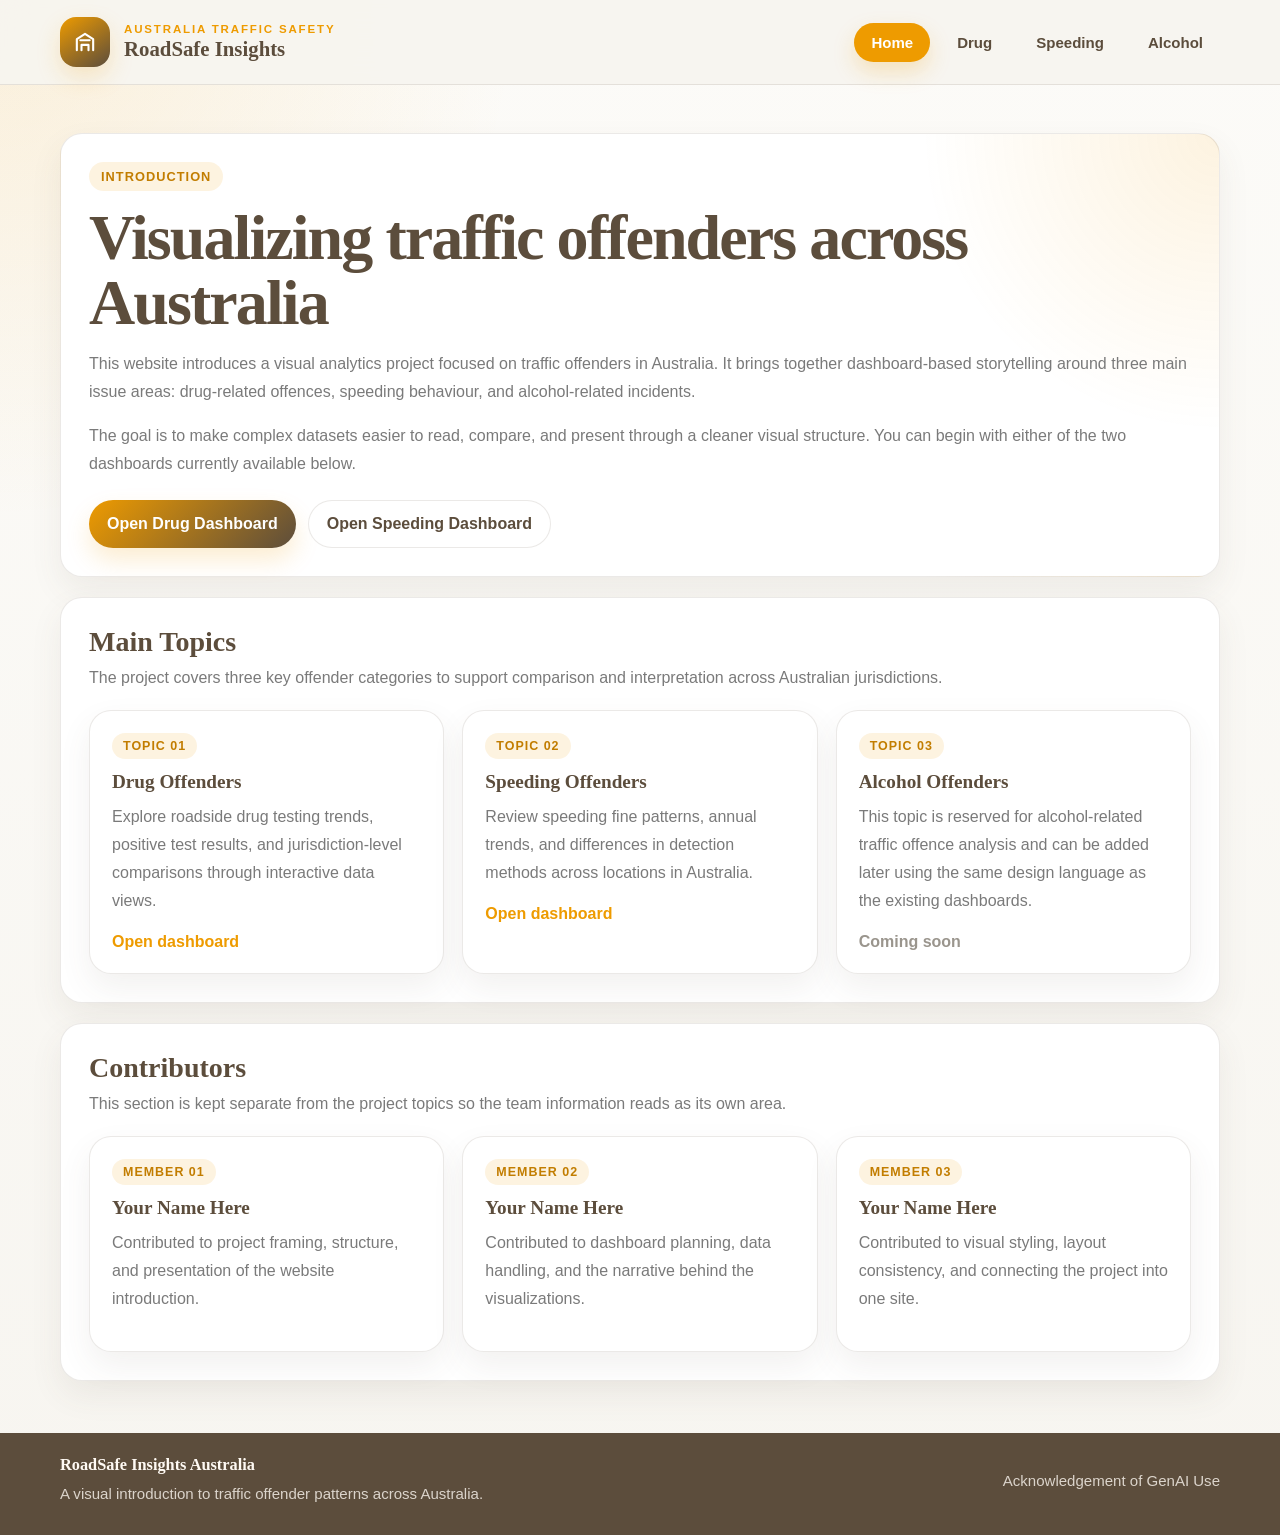
==== index.html @ c9e8a894 "integrate Alcohol (breath analysis) into the website" ====
<!DOCTYPE html>
<html lang="en">
<head>
  <meta charset="UTF-8" />
  <meta name="viewport" content="width=device-width, initial-scale=1.0" />
  <title>RoadSafe Insights Australia</title>
  <style>
    :root {
      --primary-color: #EE9B00;
      --primary-dark: #c27d00;
      --secondary-color: #5C4D3C;
      --body-bg: #F7F5F0;
      --card-bg: #FFFFFF;
      --text-color: #3D3D3D;
      --light-text: #7a7a7a;
      --line: rgba(92, 77, 60, 0.12);
      --shadow: 0 14px 32px rgba(92, 77, 60, 0.08);
      --radius: 22px;
    }

    * {
      box-sizing: border-box;
    }

    body {
      margin: 0;
      color: var(--text-color);
      font-family: "Segoe UI", Tahoma, Geneva, Verdana, sans-serif;
      background:
        radial-gradient(circle at top left, rgba(238, 155, 0, 0.12), transparent 26%),
        linear-gradient(180deg, #fcfbf8 0%, var(--body-bg) 100%);
    }

    a {
      color: inherit;
      text-decoration: none;
    }

    .site-header {
      position: sticky;
      top: 0;
      z-index: 20;
      background: rgba(247, 245, 240, 0.94);
      backdrop-filter: blur(16px);
      border-bottom: 1px solid var(--line);
    }

    .header-inner,
    .section-inner,
    .footer-inner {
      width: min(1160px, calc(100% - 40px));
      margin: 0 auto;
    }

    .header-inner {
      min-height: 84px;
      display: flex;
      align-items: center;
      justify-content: space-between;
      gap: 20px;
      padding: 12px 0;
    }

    .brand {
      display: flex;
      align-items: center;
      gap: 14px;
    }

    .logo-mark {
      width: 50px;
      height: 50px;
      flex: 0 0 auto;
      display: grid;
      place-items: center;
      border-radius: 16px;
      color: #fff;
      background: linear-gradient(145deg, var(--primary-color) 0%, var(--secondary-color) 100%);
      box-shadow: 0 10px 24px rgba(238, 155, 0, 0.2);
    }

    .logo-mark svg {
      width: 28px;
      height: 28px;
    }

    .brand-kicker {
      margin: 0 0 2px;
      font-size: 0.72rem;
      letter-spacing: 0.16em;
      text-transform: uppercase;
      color: var(--primary-color);
      font-weight: 700;
    }

    .brand-title {
      margin: 0;
      font-size: 1.3rem;
      font-family: Georgia, "Times New Roman", serif;
      color: var(--secondary-color);
    }

    .site-nav {
      display: flex;
      flex-wrap: wrap;
      gap: 10px;
    }

    .nav-link {
      padding: 10px 16px;
      border-radius: 999px;
      font-size: 0.94rem;
      font-weight: 700;
      color: var(--secondary-color);
      border: 1px solid transparent;
      transition: 0.2s ease;
    }

    .nav-link:hover,
    .nav-link:focus-visible {
      background: rgba(255, 255, 255, 0.7);
      border-color: var(--line);
    }

    .nav-link.active {
      color: #fff;
      background: var(--primary-color);
      box-shadow: 0 10px 22px rgba(238, 155, 0, 0.22);
    }

    main {
      padding: 28px 0 24px;
    }

    .section {
      padding-top: 20px;
    }

    .section-panel,
    .topic-card,
    .member-card {
      background: var(--card-bg);
      border: 1px solid var(--line);
      border-radius: var(--radius);
      box-shadow: var(--shadow);
    }

    .section-panel {
      padding: 28px;
    }

    .intro-panel {
      background:
        radial-gradient(circle at top right, rgba(238, 155, 0, 0.12), transparent 24%),
        var(--card-bg);
    }

    .intro-kicker,
    .topic-tag,
    .member-role {
      display: inline-flex;
      width: fit-content;
      padding: 7px 12px;
      border-radius: 999px;
      background: rgba(238, 155, 0, 0.12);
      color: var(--primary-dark);
      font-size: 0.8rem;
      font-weight: 700;
      letter-spacing: 0.08em;
      text-transform: uppercase;
    }

    .intro-kicker {
      margin-bottom: 14px;
    }

    h1,
    h2,
    h3,
    p {
      margin-top: 0;
    }

    h1 {
      margin-bottom: 14px;
      font-size: clamp(2.35rem, 5vw, 4rem);
      line-height: 1.02;
      letter-spacing: -0.03em;
      font-family: Georgia, "Times New Roman", serif;
      color: var(--secondary-color);
    }

    .intro-panel p,
    .section-heading p,
    .topic-card p,
    .member-card p,
    .footer-note {
      color: var(--light-text);
      line-height: 1.75;
    }

    .intro-actions {
      display: flex;
      flex-wrap: wrap;
      gap: 12px;
      margin-top: 22px;
    }

    .button {
      display: inline-flex;
      align-items: center;
      justify-content: center;
      min-height: 48px;
      padding: 0 18px;
      border-radius: 999px;
      font-weight: 700;
      transition: transform 0.2s ease, box-shadow 0.2s ease;
    }

    .button:hover,
    .button:focus-visible {
      transform: translateY(-2px);
    }

    .button-primary {
      color: #fff;
      background: linear-gradient(135deg, var(--primary-color) 0%, var(--secondary-color) 100%);
      box-shadow: 0 12px 24px rgba(238, 155, 0, 0.18);
    }

    .button-secondary {
      color: var(--secondary-color);
      background: #fff;
      border: 1px solid var(--line);
    }

    .section-heading {
      margin-bottom: 18px;
    }

    .section-heading h2 {
      margin-bottom: 6px;
      font-size: 1.75rem;
      color: var(--secondary-color);
      font-family: Georgia, "Times New Roman", serif;
    }

    .topics-grid,
    .members-grid {
      display: grid;
      grid-template-columns: repeat(3, minmax(0, 1fr));
      gap: 18px;
    }

    .topic-card,
    .member-card {
      padding: 22px;
      min-height: 200px;
    }

    .topic-tag,
    .member-role {
      margin-bottom: 12px;
      padding: 6px 11px;
      font-size: 0.78rem;
    }

    .topic-card h3,
    .member-card h3 {
      margin-bottom: 10px;
      font-size: 1.2rem;
      color: var(--secondary-color);
      font-family: Georgia, "Times New Roman", serif;
    }

    .topic-card p {
      margin-bottom: 18px;
      flex: 1;
    }

    .card-link {
      font-weight: 700;
      color: var(--primary-color);
    }

    .card-link.disabled {
      color: #9a958d;
      pointer-events: none;
    }

    .site-footer {
      margin-top: 28px;
      background: var(--secondary-color);
      color: #fffaf4;
    }

    .footer-inner {
      padding: 22px 0 28px;
      display: flex;
      justify-content: space-between;
      gap: 20px;
      align-items: center;
    }

    .footer-title {
      margin: 0 0 6px;
      font-size: 1.02rem;
      font-family: Georgia, "Times New Roman", serif;
    }

    .footer-note {
      font-size: 0.94rem;
      color: rgba(255, 250, 244, 0.78);
    }

    @media (max-width: 980px) {
      .topics-grid,
      .members-grid {
        grid-template-columns: 1fr;
      }

      .header-inner,
      .footer-inner {
        flex-direction: column;
        align-items: flex-start;
      }
    }

    @media (max-width: 640px) {
      .header-inner,
      .section-inner,
      .footer-inner {
        width: min(100% - 28px, 1160px);
      }

      .section-panel,
      .topic-card,
      .member-card {
        padding: 20px;
      }

      h1 {
        font-size: clamp(2rem, 12vw, 3.1rem);
      }
    }
  </style>
</head>
<body>
  <header class="site-header">
    <div class="header-inner">
      <a class="brand" href="./index.html">
        <div class="logo-mark" aria-hidden="true">
          <svg viewBox="0 0 24 24" fill="none">
            <path d="M5 19V9.5L12 5l7 4.5V19" stroke="currentColor" stroke-width="1.8" stroke-linecap="round" stroke-linejoin="round" />
            <path d="M9 19v-4.5h6V19" stroke="currentColor" stroke-width="1.8" stroke-linecap="round" stroke-linejoin="round" />
            <path d="M8 10.5h8" stroke="currentColor" stroke-width="1.8" stroke-linecap="round" />
          </svg>
        </div>
        <div>
          <p class="brand-kicker">Australia Traffic Safety</p>
          <h2 class="brand-title">RoadSafe Insights</h2>
        </div>
      </a>

      <nav class="site-nav" aria-label="Primary navigation">
        <a class="nav-link active" href="./index.html">Home</a>
        <a class="nav-link" href="./Drug/drug_dashboard.html">Drug</a>
        <a class="nav-link" href="./Speeding/speeding_dashboard.html">Speeding</a>
        <a class="nav-link" href="./breath/index.html">Alcohol</a>

      </nav>
    </div>
  </header>

  <main>
    <section class="section">
      <div class="section-inner">
        <div class="section-panel intro-panel">
          <div class="intro-kicker">Introduction</div>
          <h1>Visualizing traffic offenders across Australia</h1>
          <p>
            This website introduces a visual analytics project focused on traffic offenders in
            Australia. It brings together dashboard-based storytelling around three main issue
            areas: drug-related offences, speeding behaviour, and alcohol-related incidents.
          </p>
          <p style="margin-top: 12px;">
            The goal is to make complex datasets easier to read, compare, and present through a
            cleaner visual structure. You can begin with either of the two dashboards currently
            available below.
          </p>
          <div class="intro-actions">
            <a class="button button-primary" href="./Drug/drug_dashboard.html">Open Drug Dashboard</a>
            <a class="button button-secondary" href="./Speeding/speeding_dashboard.html">Open Speeding Dashboard</a>
          </div>
        </div>
      </div>
    </section>

    <section class="section">
      <div class="section-inner">
        <div class="section-panel">
          <div class="section-heading">
            <h2>Main Topics</h2>
            <p>The project covers three key offender categories to support comparison and interpretation across Australian jurisdictions.</p>
          </div>

          <div class="topics-grid">
            <article class="topic-card">
              <div class="topic-tag">Topic 01</div>
              <h3>Drug Offenders</h3>
              <p>
                Explore roadside drug testing trends, positive test results, and jurisdiction-level
                comparisons through interactive data views.
              </p>
              <a class="card-link" href="./Drug/drug_dashboard.html">Open dashboard</a>
            </article>

            <article class="topic-card">
              <div class="topic-tag">Topic 02</div>
              <h3>Speeding Offenders</h3>
              <p>
                Review speeding fine patterns, annual trends, and differences in detection methods
                across locations in Australia.
              </p>
              <a class="card-link" href="./Speeding/speeding_dashboard.html">Open dashboard</a>
            </article>

            <article class="topic-card">
              <div class="topic-tag">Topic 03</div>
              <h3>Alcohol Offenders</h3>
              <p>
                This topic is reserved for alcohol-related traffic offence analysis and can be added
                later using the same design language as the existing dashboards.
              </p>
              <span class="card-link disabled">Coming soon</span>
            </article>
          </div>
        </div>
      </div>
    </section>

    <section class="section">
      <div class="section-inner">
        <div class="section-panel">
          <div class="section-heading">
            <h2>Contributors</h2>
            <p>This section is kept separate from the project topics so the team information reads as its own area.</p>
          </div>

          <div class="members-grid">
            <article class="member-card">
              <div class="member-role">Member 01</div>
              <h3>Your Name Here</h3>
              <p>Contributed to project framing, structure, and presentation of the website introduction.</p>
            </article>

            <article class="member-card">
              <div class="member-role">Member 02</div>
              <h3>Your Name Here</h3>
              <p>Contributed to dashboard planning, data handling, and the narrative behind the visualizations.</p>
            </article>

            <article class="member-card">
              <div class="member-role">Member 03</div>
              <h3>Your Name Here</h3>
              <p>Contributed to visual styling, layout consistency, and connecting the project into one site.</p>
            </article>
          </div>
        </div>
      </div>
    </section>
  </main>

  <footer class="site-footer">
    <div class="footer-inner">
      <div>
        <h3 class="footer-title">RoadSafe Insights Australia</h3>
        <div class="footer-note">A visual introduction to traffic offender patterns across Australia.</div>
      </div>
      <div class="footer-note">Acknowledgement of GenAI Use</div>
    </div>
  </footer>
</body>
</html>
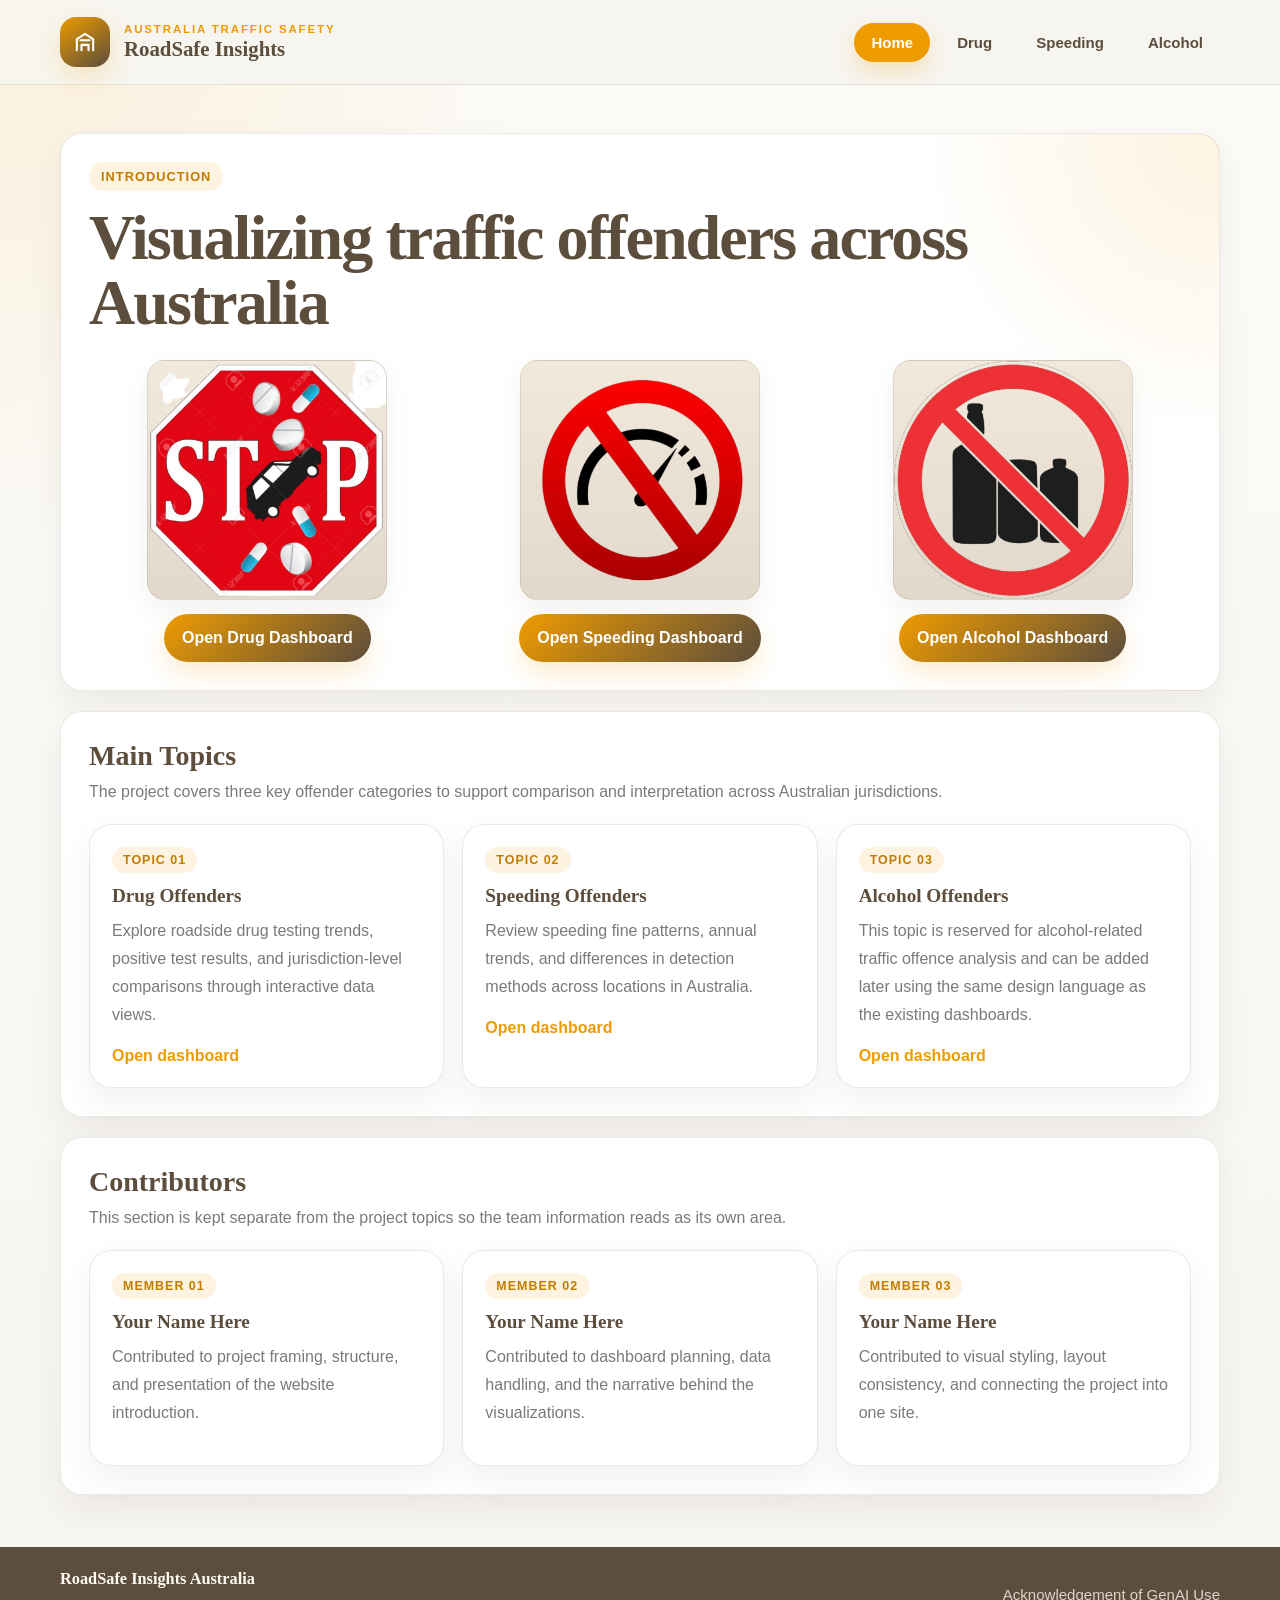
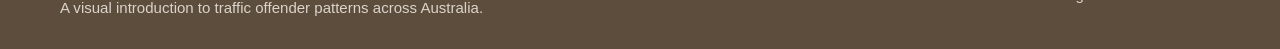
==== commit d2435d7c: "change the introduction section of home page" ====
--- a/index.html
+++ b/index.html
@@ -155,6 +155,38 @@
         var(--card-bg);
     }
 
+    .intro-showcase {
+      display: grid;
+      grid-template-columns: repeat(3, minmax(0, 1fr));
+      gap: 16px;
+      margin-top: 24px;
+    }
+
+    .intro-showcase-item {
+      display: grid;
+      justify-items: center;
+      gap: 14px;
+    }
+
+    .intro-media-card {
+      width: min(100%, 240px);
+      overflow: hidden;
+      min-height: 150px;
+      border-radius: 18px;
+      border: 1px solid var(--line);
+      background:
+        linear-gradient(180deg, rgba(92, 77, 60, 0.02) 0%, rgba(92, 77, 60, 0.12) 100%),
+        #f4ecdf;
+      box-shadow: 0 10px 24px rgba(92, 77, 60, 0.08);
+    }
+
+    .intro-media-card img {
+      width: 100%;
+      height: 100%;
+      object-fit: cover;
+      display: block;
+    }
+
     .intro-kicker,
     .topic-tag,
     .member-role {
@@ -200,10 +232,7 @@
     }
 
     .intro-actions {
-      display: flex;
-      flex-wrap: wrap;
-      gap: 12px;
-      margin-top: 22px;
+      display: contents;
     }
 
     .button {
@@ -314,6 +343,7 @@
     }
 
     @media (max-width: 980px) {
+      .intro-showcase,
       .topics-grid,
       .members-grid {
         grid-template-columns: 1fr;
@@ -337,6 +367,11 @@
       .topic-card,
       .member-card {
         padding: 20px;
+      }
+
+      .intro-media-card {
+        width: min(100%, 280px);
+        min-height: 170px;
       }
 
       h1 {
@@ -378,19 +413,25 @@
         <div class="section-panel intro-panel">
           <div class="intro-kicker">Introduction</div>
           <h1>Visualizing traffic offenders across Australia</h1>
-          <p>
-            This website introduces a visual analytics project focused on traffic offenders in
-            Australia. It brings together dashboard-based storytelling around three main issue
-            areas: drug-related offences, speeding behaviour, and alcohol-related incidents.
-          </p>
-          <p style="margin-top: 12px;">
-            The goal is to make complex datasets easier to read, compare, and present through a
-            cleaner visual structure. You can begin with either of the two dashboards currently
-            available below.
-          </p>
-          <div class="intro-actions">
-            <a class="button button-primary" href="./Drug/drug_dashboard.html">Open Drug Dashboard</a>
-            <a class="button button-secondary" href="./Speeding/speeding_dashboard.html">Open Speeding Dashboard</a>
+          <div class="intro-showcase" aria-label="Project topic previews">
+            <div class="intro-showcase-item">
+              <div class="intro-media-card">
+                <img src="./images/drug.png" alt="Preview image for the drug offender dashboard" />
+              </div>
+              <a class="button button-primary" href="./Drug/drug_dashboard.html">Open Drug Dashboard</a>
+            </div>
+            <div class="intro-showcase-item">
+              <div class="intro-media-card">
+                <img src="./images/speeding.png" alt="Preview image for the speeding offender dashboard" />
+              </div>
+              <a class="button button-primary" href="./Speeding/speeding_dashboard.html">Open Speeding Dashboard</a>
+            </div>
+            <div class="intro-showcase-item">
+              <div class="intro-media-card">
+                <img src="./images/alcohol.png" alt="Preview image for the alcohol offender dashboard" />
+              </div>
+              <a class="button button-primary" href="./breath/index.html">Open Alcohol Dashboard</a>
+            </div>
           </div>
         </div>
       </div>
@@ -432,7 +473,7 @@
                 This topic is reserved for alcohol-related traffic offence analysis and can be added
                 later using the same design language as the existing dashboards.
               </p>
-              <span class="card-link disabled">Coming soon</span>
+              <a class="card-link" href="./breath/index.html">Open dashboard</a>
             </article>
           </div>
         </div>
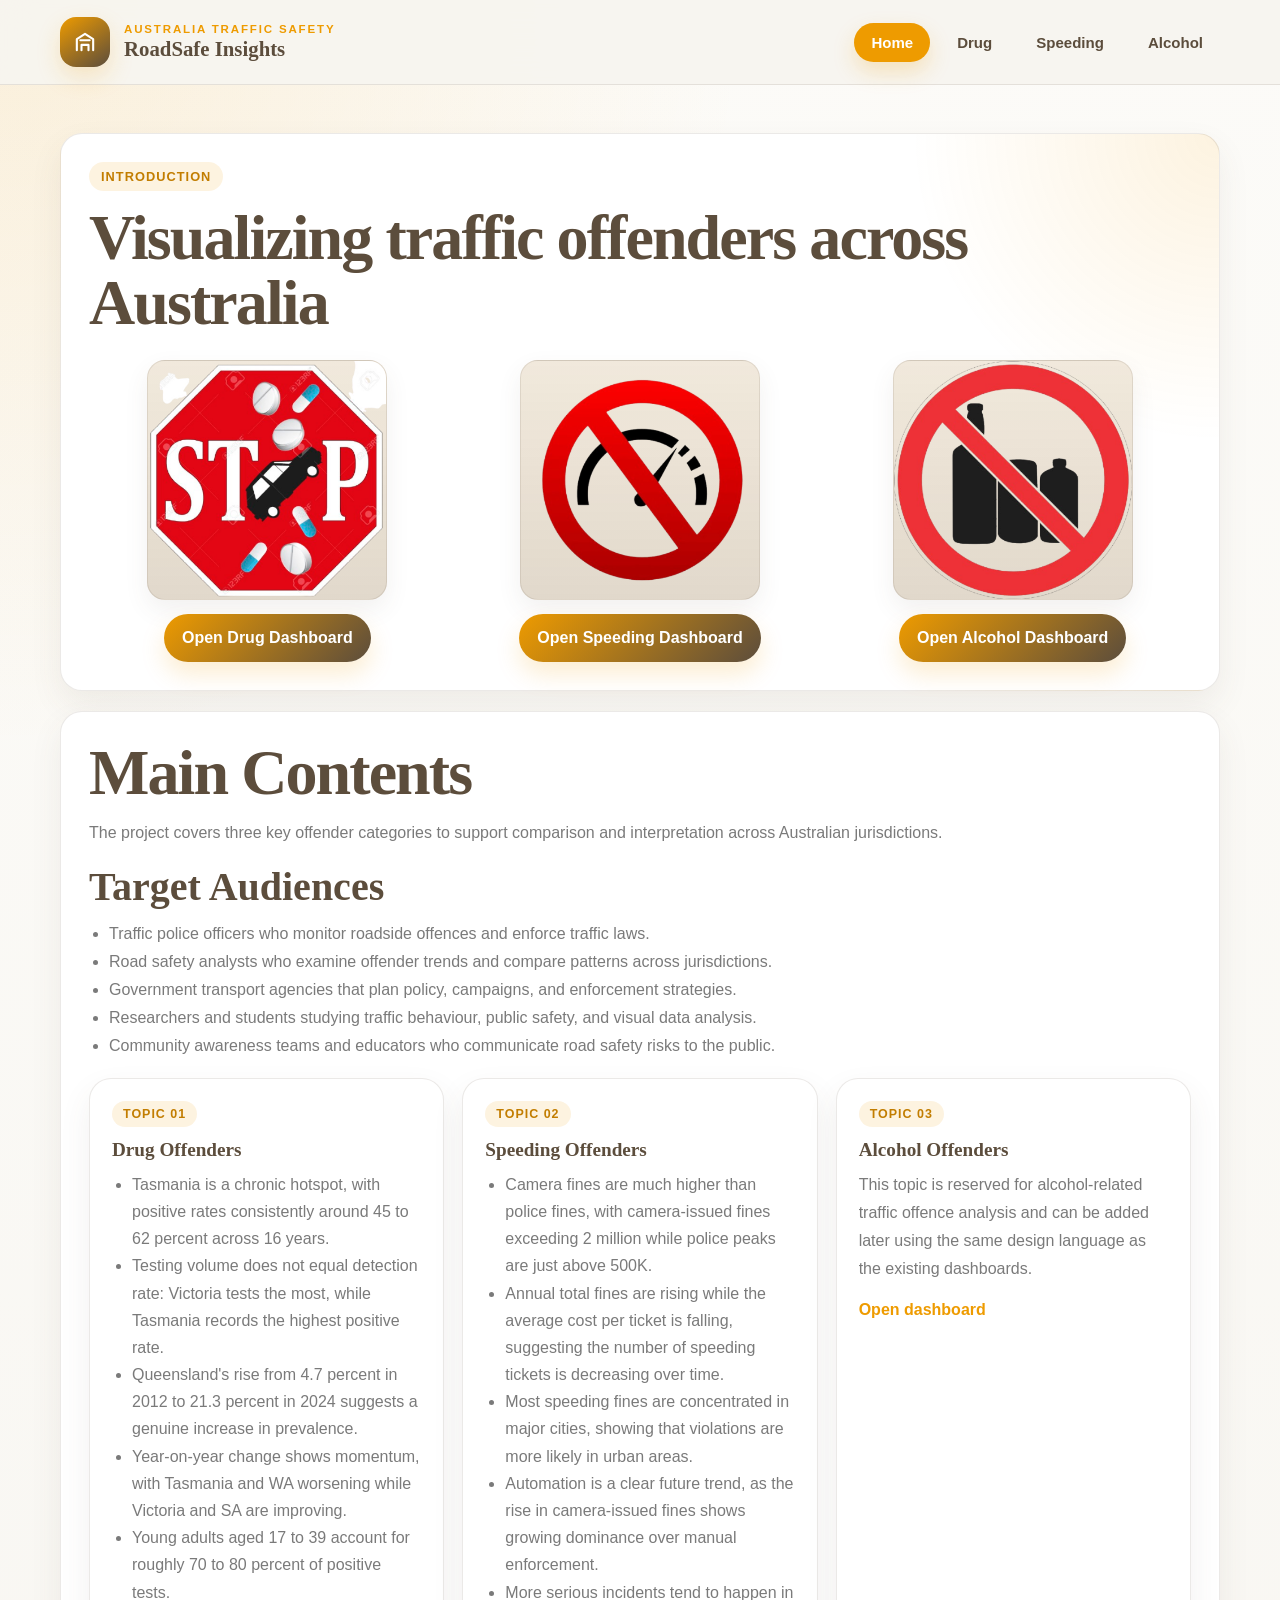
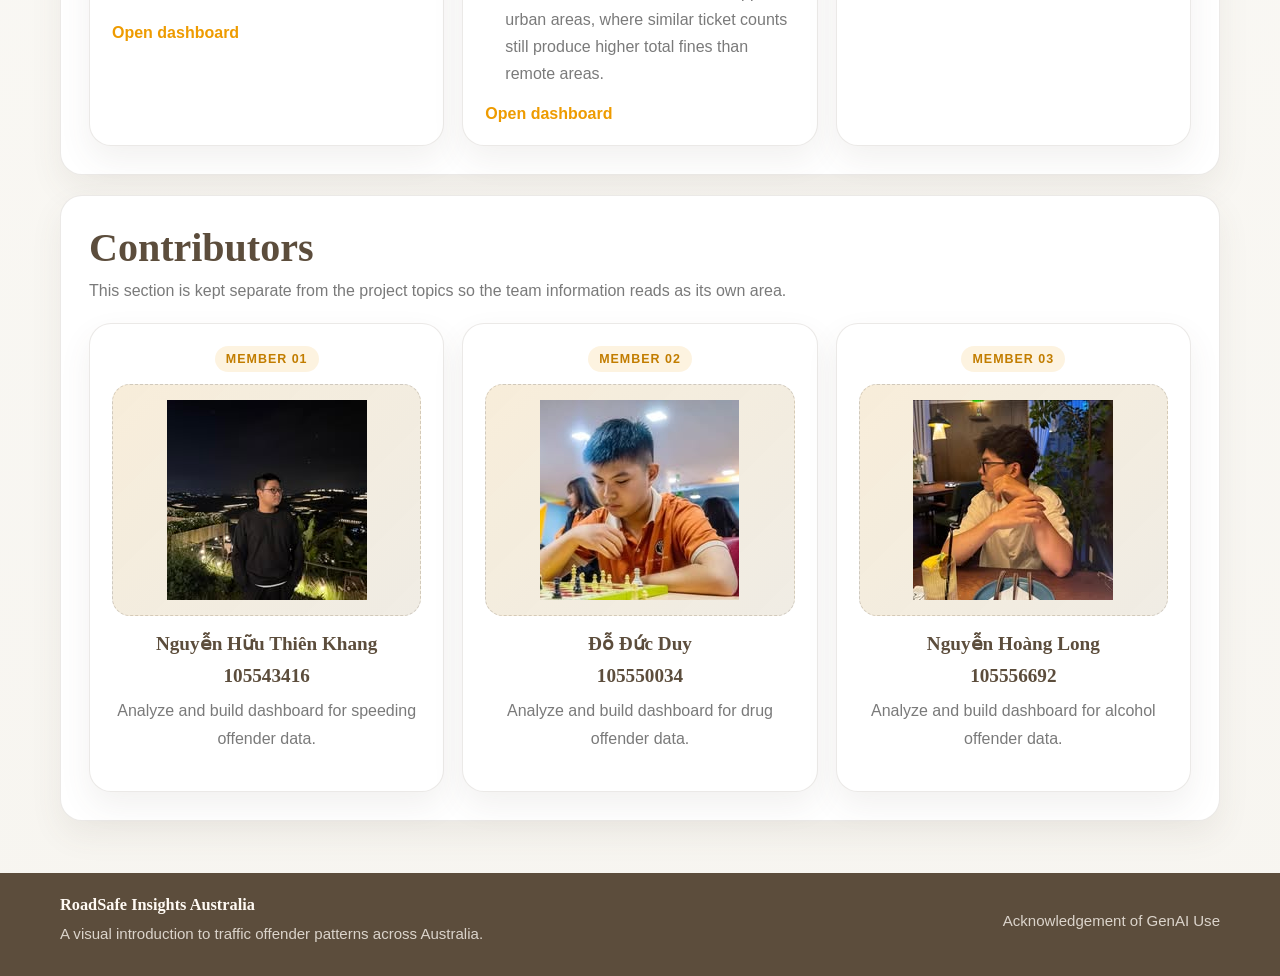
==== commit 497aa5cb: "update home page" ====
--- a/index.html
+++ b/index.html
@@ -1,4 +1,4 @@
-<!DOCTYPE html>
+﻿<!DOCTYPE html>
 <html lang="en">
 <head>
   <meta charset="UTF-8" />
@@ -231,6 +231,20 @@
       line-height: 1.75;
     }
 
+    .audience-list {
+      margin: 10px 0 0;
+      padding-left: 20px;
+      color: var(--light-text);
+      line-height: 1.75;
+    }
+
+    .topic-insight-list {
+      margin: 0 0 18px;
+      padding-left: 20px;
+      color: var(--light-text);
+      line-height: 1.7;
+    }
+
     .intro-actions {
       display: contents;
     }
@@ -269,7 +283,7 @@
 
     .section-heading h2 {
       margin-bottom: 6px;
-      font-size: 1.75rem;
+      font-size: 2.5rem;
       color: var(--secondary-color);
       font-family: Georgia, "Times New Roman", serif;
     }
@@ -285,6 +299,30 @@
     .member-card {
       padding: 22px;
       min-height: 200px;
+    }
+
+    .member-card {
+      display: flex;
+      flex-direction: column;
+      align-items: center;
+    }
+
+    .member-photo-slot {
+      width: 100%;
+      aspect-ratio: 4 / 3;
+      margin-bottom: 16px;
+      border: 1px dashed rgba(92, 77, 60, 0.22);
+      border-radius: 18px;
+      background:
+        linear-gradient(135deg, rgba(238, 155, 0, 0.08), rgba(92, 77, 60, 0.05)),
+        #f8f4ed;
+      display: grid;
+      place-items: center;
+      color: #8f7f6b;
+      font-size: 0.84rem;
+      font-weight: 700;
+      letter-spacing: 0.06em;
+      text-transform: uppercase;
     }
 
     .topic-tag,
@@ -300,6 +338,11 @@
       font-size: 1.2rem;
       color: var(--secondary-color);
       font-family: Georgia, "Times New Roman", serif;
+    }
+
+    .member-card h3,
+    .member-card p {
+      text-align: center;
     }
 
     .topic-card p {
@@ -441,28 +484,42 @@
       <div class="section-inner">
         <div class="section-panel">
           <div class="section-heading">
-            <h2>Main Topics</h2>
+            <h1>Main Contents</h1>
             <p>The project covers three key offender categories to support comparison and interpretation across Australian jurisdictions.</p>
+            <h2>Target Audiences</h2>
+            <ul class="audience-list">
+              <li>Traffic police officers who monitor roadside offences and enforce traffic laws.</li>
+              <li>Road safety analysts who examine offender trends and compare patterns across jurisdictions.</li>
+              <li>Government transport agencies that plan policy, campaigns, and enforcement strategies.</li>
+              <li>Researchers and students studying traffic behaviour, public safety, and visual data analysis.</li>
+              <li>Community awareness teams and educators who communicate road safety risks to the public.</li>
+            </ul>
           </div>
 
           <div class="topics-grid">
             <article class="topic-card">
               <div class="topic-tag">Topic 01</div>
               <h3>Drug Offenders</h3>
-              <p>
-                Explore roadside drug testing trends, positive test results, and jurisdiction-level
-                comparisons through interactive data views.
-              </p>
+              <ul class="topic-insight-list">
+                <li>Tasmania is a chronic hotspot, with positive rates consistently around 45 to 62 percent across 16 years.</li>
+                <li>Testing volume does not equal detection rate: Victoria tests the most, while Tasmania records the highest positive rate.</li>
+                <li>Queensland's rise from 4.7 percent in 2012 to 21.3 percent in 2024 suggests a genuine increase in prevalence.</li>
+                <li>Year-on-year change shows momentum, with Tasmania and WA worsening while Victoria and SA are improving.</li>
+                <li>Young adults aged 17 to 39 account for roughly 70 to 80 percent of positive tests.</li>
+              </ul>
               <a class="card-link" href="./Drug/drug_dashboard.html">Open dashboard</a>
             </article>
 
             <article class="topic-card">
               <div class="topic-tag">Topic 02</div>
               <h3>Speeding Offenders</h3>
-              <p>
-                Review speeding fine patterns, annual trends, and differences in detection methods
-                across locations in Australia.
-              </p>
+              <ul class="topic-insight-list">
+                <li>Camera fines are much higher than police fines, with camera-issued fines exceeding 2 million while police peaks are just above 500K.</li>
+                <li>Annual total fines are rising while the average cost per ticket is falling, suggesting the number of speeding tickets is decreasing over time.</li>
+                <li>Most speeding fines are concentrated in major cities, showing that violations are more likely in urban areas.</li>
+                <li>Automation is a clear future trend, as the rise in camera-issued fines shows growing dominance over manual enforcement.</li>
+                <li>More serious incidents tend to happen in urban areas, where similar ticket counts still produce higher total fines than remote areas.</li>
+              </ul>
               <a class="card-link" href="./Speeding/speeding_dashboard.html">Open dashboard</a>
             </article>
 
@@ -491,20 +548,32 @@
           <div class="members-grid">
             <article class="member-card">
               <div class="member-role">Member 01</div>
-              <h3>Your Name Here</h3>
-              <p>Contributed to project framing, structure, and presentation of the website introduction.</p>
+              <div class="member-photo-slot">
+                <img src="images/khang.jpg" alt="Khang">
+              </div>
+              <h3>Nguyễn Hữu Thiên Khang</h3> 
+              <h3>105543416</h3>
+              <p>Analyze and build dashboard for speeding offender data.</p>
             </article>
 
             <article class="member-card">
               <div class="member-role">Member 02</div>
-              <h3>Your Name Here</h3>
-              <p>Contributed to dashboard planning, data handling, and the narrative behind the visualizations.</p>
+              <div class="member-photo-slot">
+                <img src="images/duy.jpg" alt="Duy">
+              </div>
+              <h3>Đỗ Đức Duy</h3> 
+              <h3>105550034</h3>
+              <p>Analyze and build dashboard for drug offender data.</p>
             </article>
 
             <article class="member-card">
               <div class="member-role">Member 03</div>
-              <h3>Your Name Here</h3>
-              <p>Contributed to visual styling, layout consistency, and connecting the project into one site.</p>
+              <div class="member-photo-slot">
+                <img src="images/long.jpg" alt="Long">
+              </div>
+              <h3>Nguyễn Hoàng Long</h3> 
+              <h3>105556692</h3>
+              <p>Analyze and build dashboard for alcohol offender data.</p>
             </article>
           </div>
         </div>
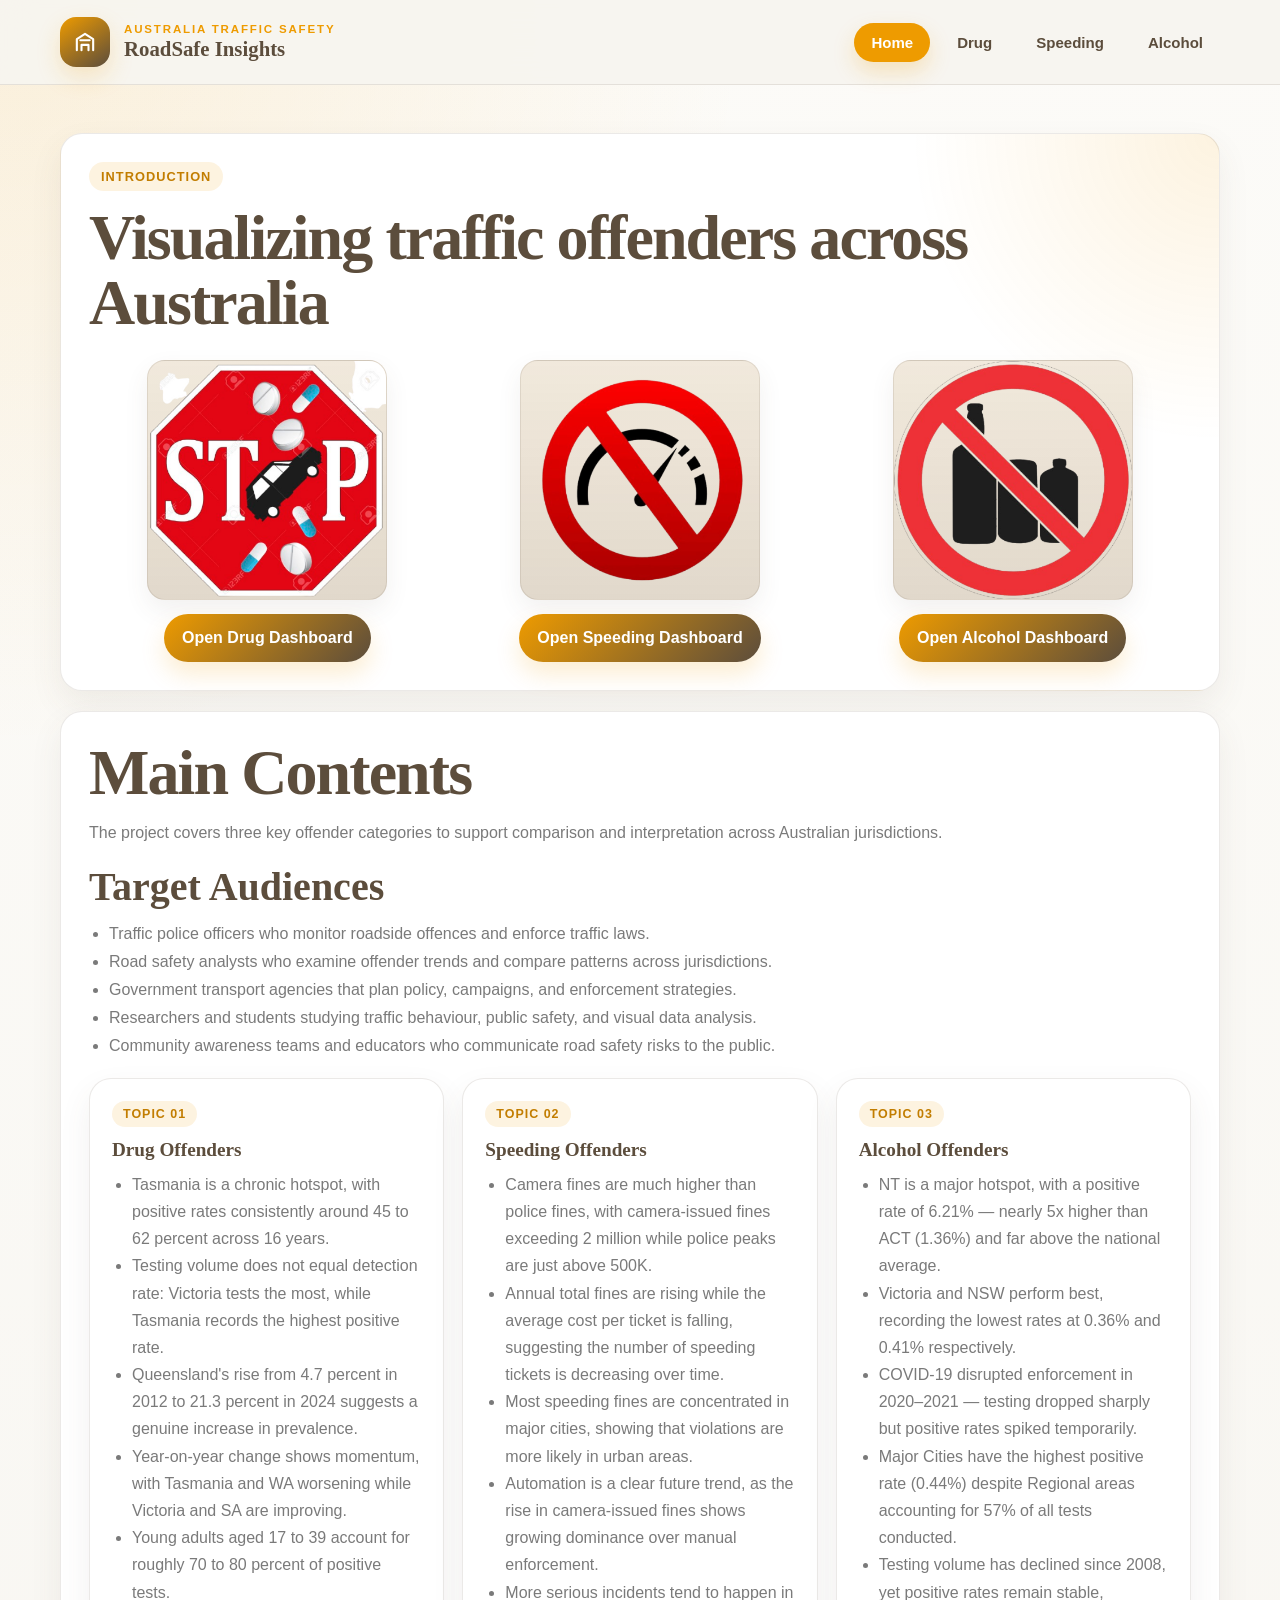
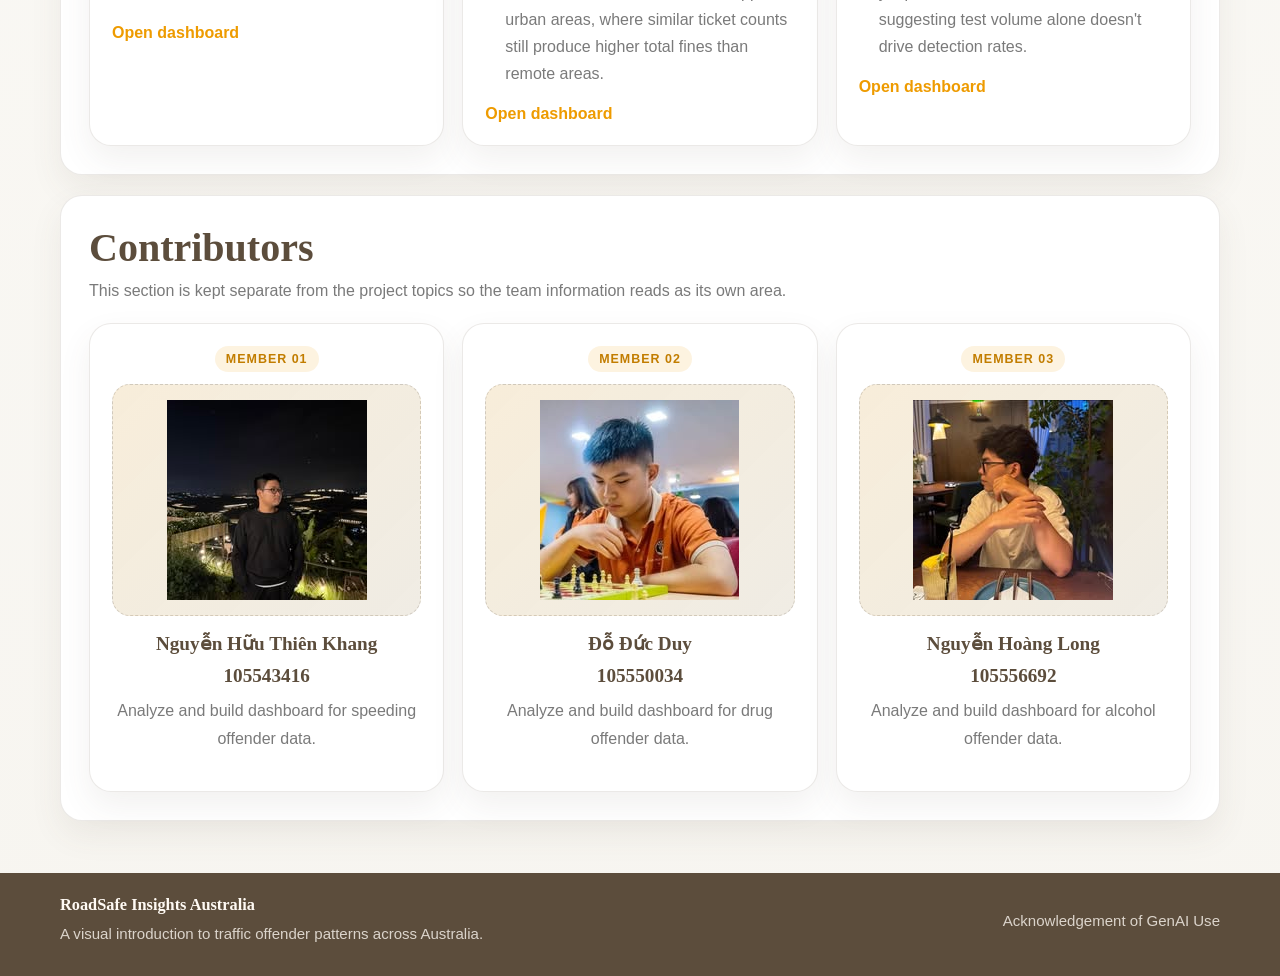
==== commit 98ed178a: "synchronisez the dashboard" ====
--- a/index.html
+++ b/index.html
@@ -526,10 +526,13 @@
             <article class="topic-card">
               <div class="topic-tag">Topic 03</div>
               <h3>Alcohol Offenders</h3>
-              <p>
-                This topic is reserved for alcohol-related traffic offence analysis and can be added
-                later using the same design language as the existing dashboards.
-              </p>
+              <ul class="topic-insight-list">
+                <li>NT is a major hotspot, with a positive rate of 6.21% — nearly 5x higher than ACT (1.36%) and far above the national average.</li>
+                <li>Victoria and NSW perform best, recording the lowest rates at 0.36% and 0.41% respectively.</li>
+                <li>COVID-19 disrupted enforcement in 2020–2021 — testing dropped sharply but positive rates spiked temporarily.</li>
+                <li>Major Cities have the highest positive rate (0.44%) despite Regional areas accounting for 57% of all tests conducted.</li>
+                <li>Testing volume has declined since 2008, yet positive rates remain stable, suggesting test volume alone doesn't drive detection rates.</li>
+              </ul>
               <a class="card-link" href="./breath/index.html">Open dashboard</a>
             </article>
           </div>
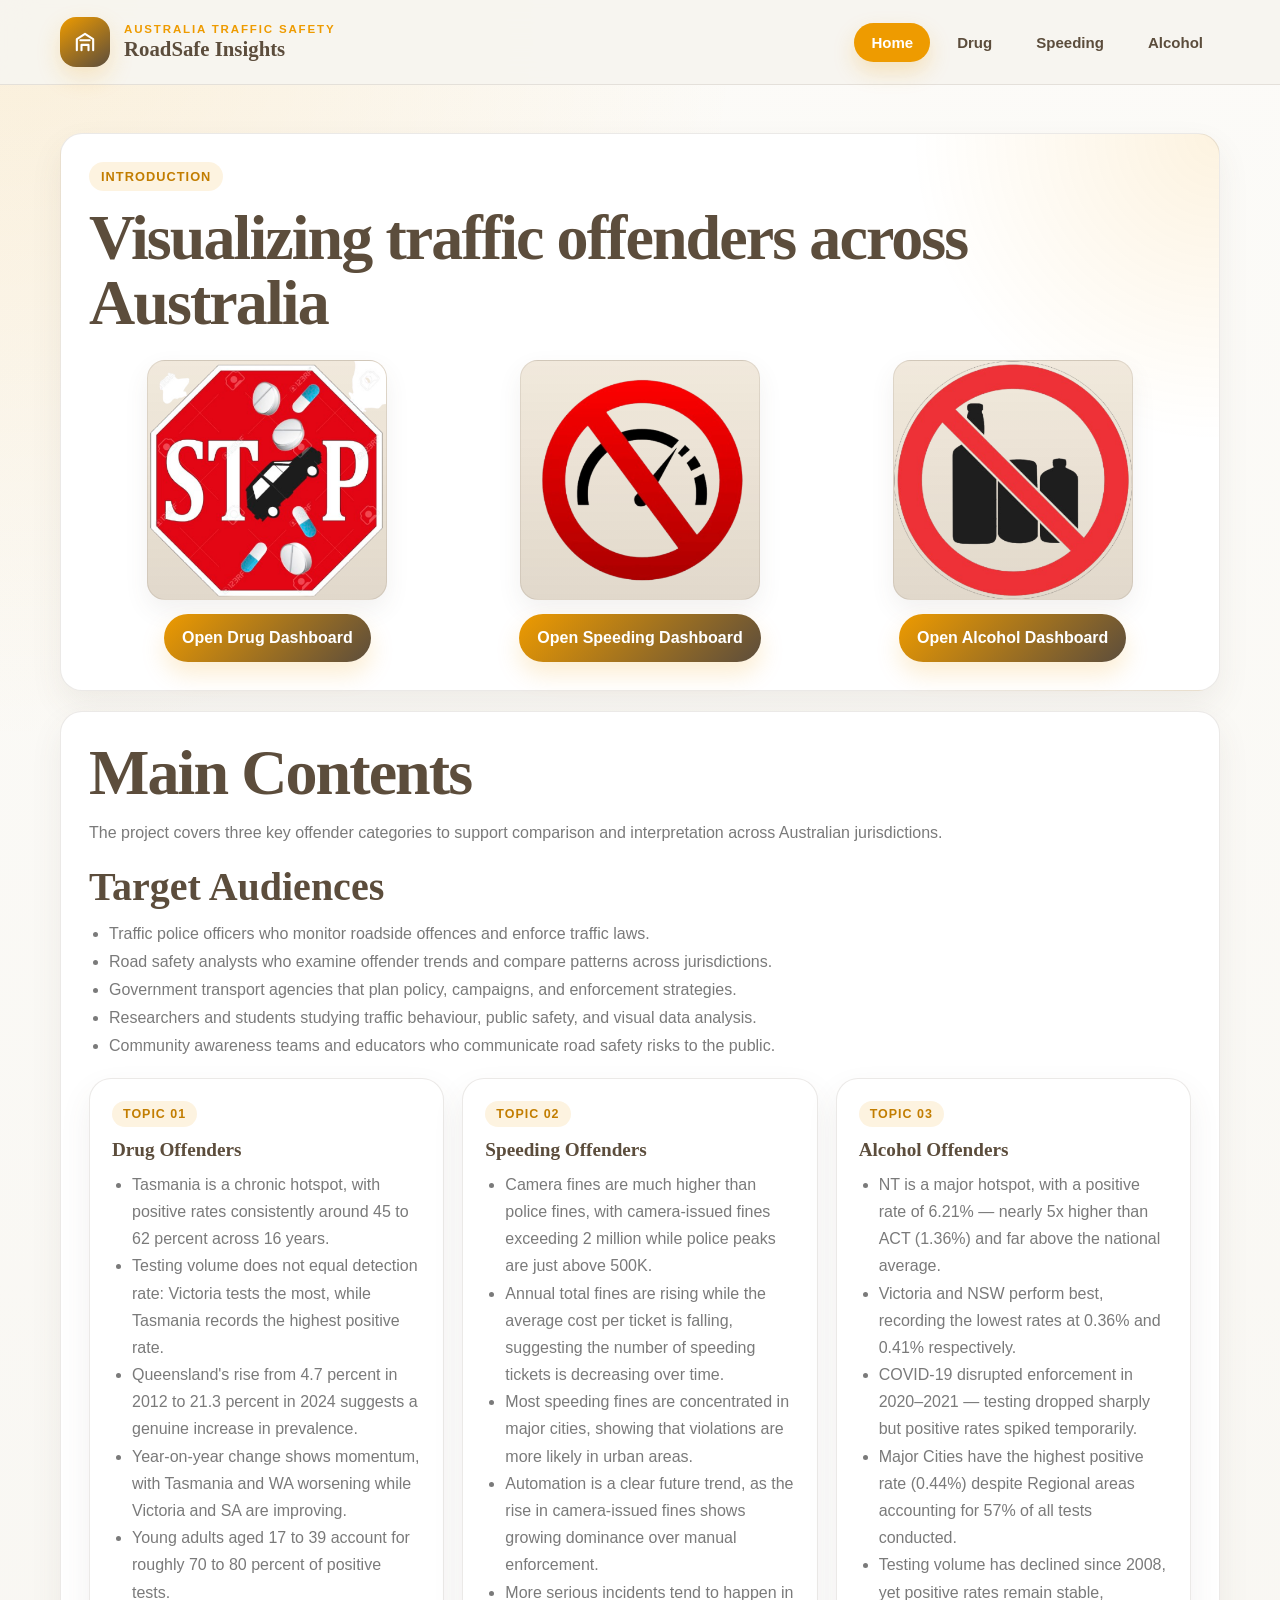
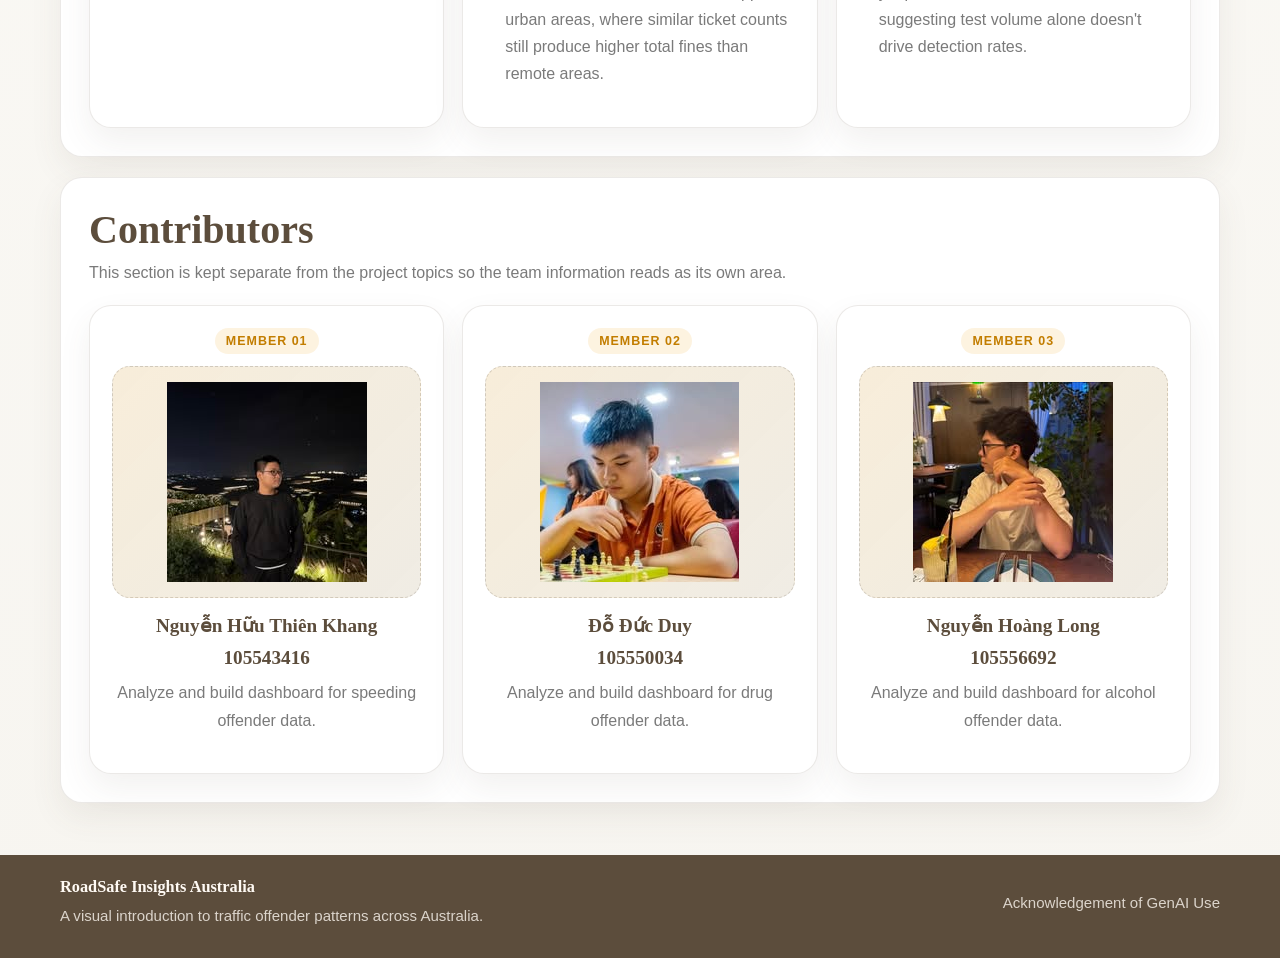
==== commit 81349271: ""Updated After Feedback"" ====
--- a/index.html
+++ b/index.html
@@ -397,6 +397,11 @@
         flex-direction: column;
         align-items: flex-start;
       }
+
+      .site-nav {
+        width: 100%;
+        justify-content: flex-start;
+      }
     }
 
     @media (max-width: 640px) {
@@ -410,6 +415,15 @@
       .topic-card,
       .member-card {
         padding: 20px;
+      }
+
+      .site-nav {
+        gap: 8px;
+      }
+
+      .nav-link {
+        width: 100%;
+        text-align: center;
       }
 
       .intro-media-card {
@@ -507,7 +521,6 @@
                 <li>Year-on-year change shows momentum, with Tasmania and WA worsening while Victoria and SA are improving.</li>
                 <li>Young adults aged 17 to 39 account for roughly 70 to 80 percent of positive tests.</li>
               </ul>
-              <a class="card-link" href="./Drug/drug_dashboard.html">Open dashboard</a>
             </article>
 
             <article class="topic-card">
@@ -520,7 +533,6 @@
                 <li>Automation is a clear future trend, as the rise in camera-issued fines shows growing dominance over manual enforcement.</li>
                 <li>More serious incidents tend to happen in urban areas, where similar ticket counts still produce higher total fines than remote areas.</li>
               </ul>
-              <a class="card-link" href="./Speeding/speeding_dashboard.html">Open dashboard</a>
             </article>
 
             <article class="topic-card">
@@ -533,7 +545,6 @@
                 <li>Major Cities have the highest positive rate (0.44%) despite Regional areas accounting for 57% of all tests conducted.</li>
                 <li>Testing volume has declined since 2008, yet positive rates remain stable, suggesting test volume alone doesn't drive detection rates.</li>
               </ul>
-              <a class="card-link" href="./breath/index.html">Open dashboard</a>
             </article>
           </div>
         </div>
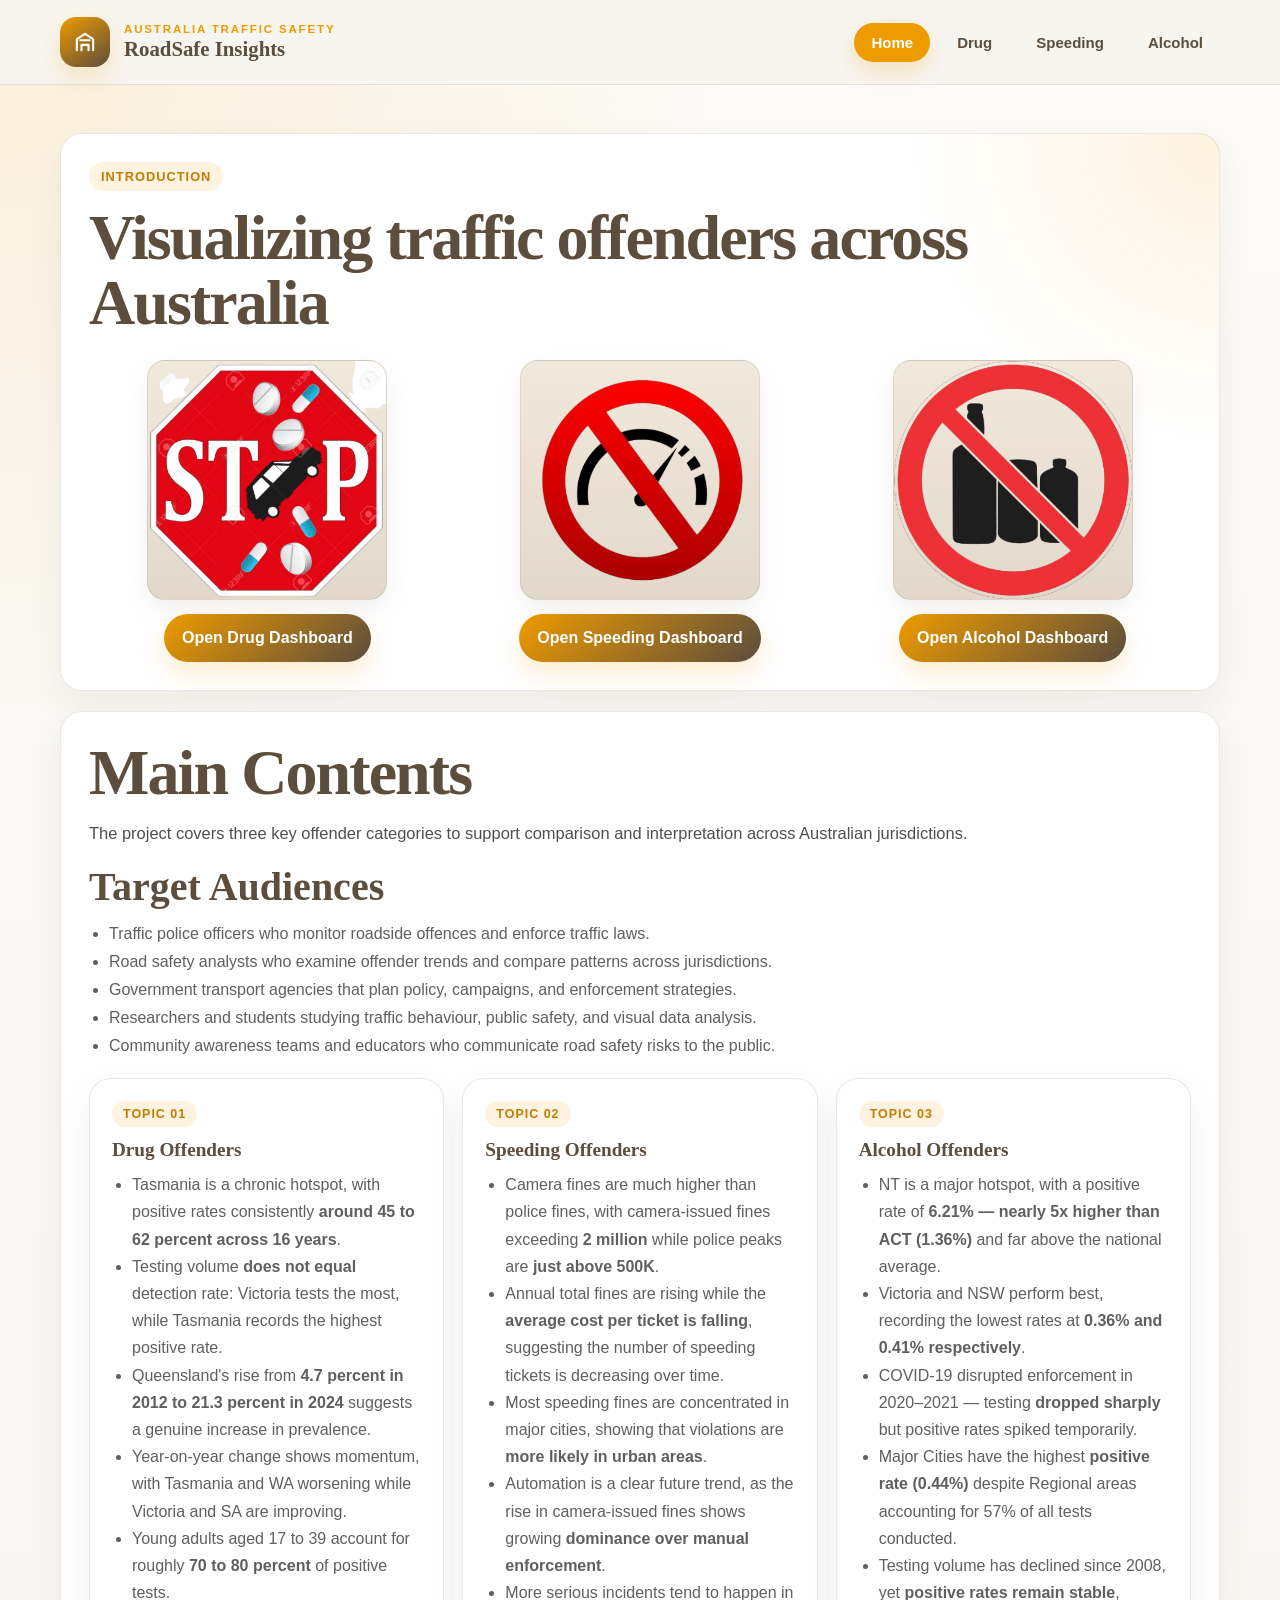
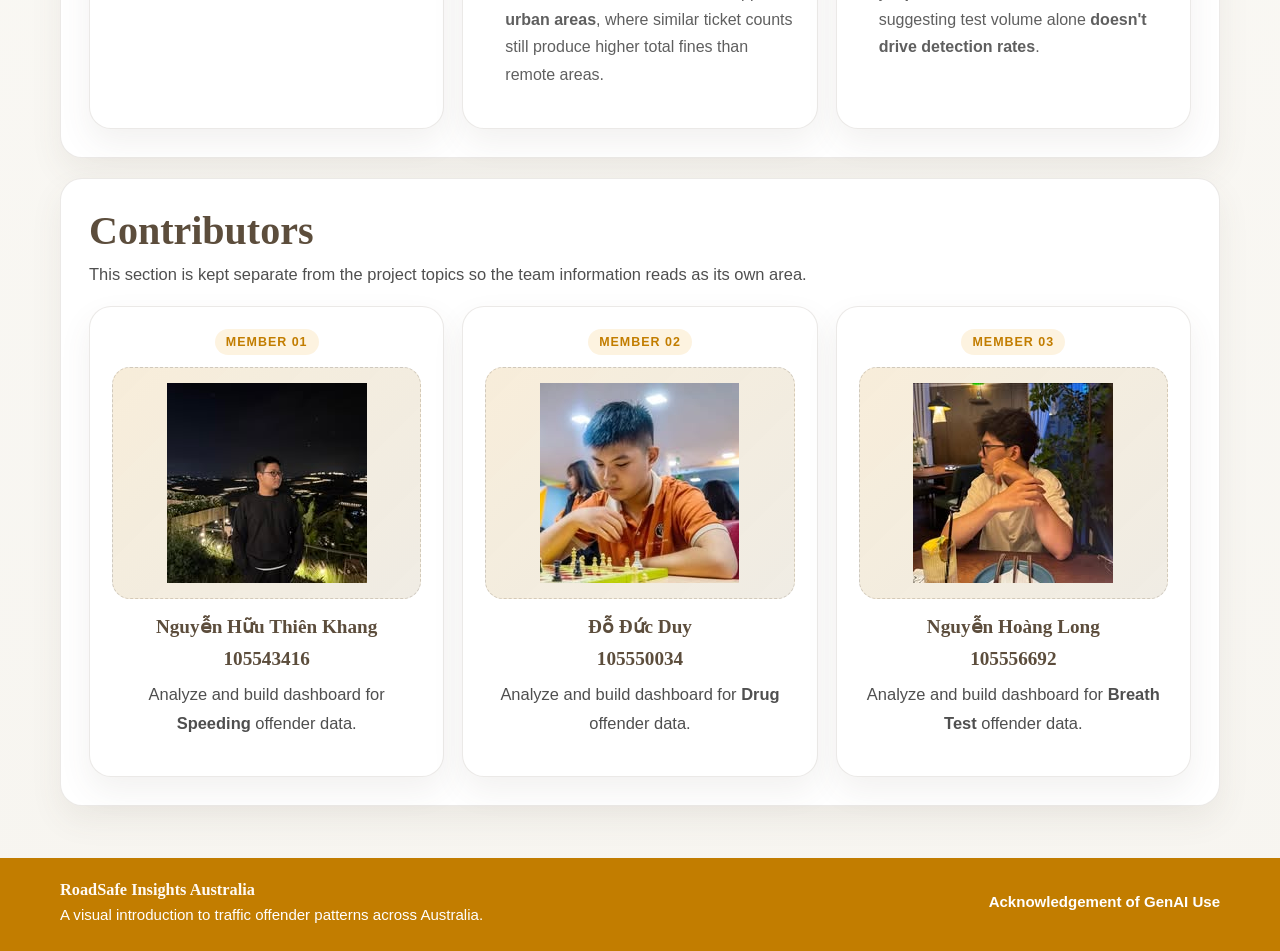
==== commit 349d24a1: ""Final Website"" ====
--- a/index.html
+++ b/index.html
@@ -225,23 +225,24 @@
     .intro-panel p,
     .section-heading p,
     .topic-card p,
-    .member-card p,
-    .footer-note {
-      color: var(--light-text);
+    .member-card p {
+      color: #5f5f5f;
       line-height: 1.75;
     }
 
     .audience-list {
       margin: 10px 0 0;
       padding-left: 20px;
-      color: var(--light-text);
+      color: #5f5f5f;
+      font-weight: 500;
       line-height: 1.75;
     }
 
     .topic-insight-list {
       margin: 0 0 18px;
       padding-left: 20px;
-      color: var(--light-text);
+      color: #5f5f5f;
+      font-weight: 500;
       line-height: 1.7;
     }
 
@@ -279,6 +280,13 @@
 
     .section-heading {
       margin-bottom: 18px;
+    }
+
+    .section-heading p {
+      color: #4f4f4f;
+      font-weight: 500;
+      font-size: 1.03rem;
+      line-height: 1.7;
     }
 
     .section-heading h2 {
@@ -345,6 +353,12 @@
       text-align: center;
     }
 
+    .member-card p {
+      color: #4f4f4f;
+      font-size: 1.03rem;
+      font-weight: 500;
+    }
+
     .topic-card p {
       margin-bottom: 18px;
       flex: 1;
@@ -362,7 +376,7 @@
 
     .site-footer {
       margin-top: 28px;
-      background: var(--secondary-color);
+      background: var(--primary-dark);
       color: #fffaf4;
     }
 
@@ -378,11 +392,17 @@
       margin: 0 0 6px;
       font-size: 1.02rem;
       font-family: Georgia, "Times New Roman", serif;
+      font-weight: 700;
     }
 
     .footer-note {
       font-size: 0.94rem;
-      color: rgba(255, 250, 244, 0.78);
+      color: #ffffff;
+      font-weight: 400;
+    }
+
+    .footer-inner > .footer-note {
+      font-weight: 700;
     }
 
     @media (max-width: 980px) {
@@ -515,11 +535,11 @@
               <div class="topic-tag">Topic 01</div>
               <h3>Drug Offenders</h3>
               <ul class="topic-insight-list">
-                <li>Tasmania is a chronic hotspot, with positive rates consistently around 45 to 62 percent across 16 years.</li>
-                <li>Testing volume does not equal detection rate: Victoria tests the most, while Tasmania records the highest positive rate.</li>
-                <li>Queensland's rise from 4.7 percent in 2012 to 21.3 percent in 2024 suggests a genuine increase in prevalence.</li>
+                <li>Tasmania is a chronic hotspot, with positive rates consistently <strong>around 45 to 62 percent across 16 years</strong>.</li>
+                <li>Testing volume <strong>does not equal</strong> detection rate: Victoria tests the most, while Tasmania records the highest positive rate.</li>
+                <li>Queensland's rise from <strong>4.7 percent in 2012 to 21.3 percent in 2024</strong> suggests a genuine increase in prevalence.</li>
                 <li>Year-on-year change shows momentum, with Tasmania and WA worsening while Victoria and SA are improving.</li>
-                <li>Young adults aged 17 to 39 account for roughly 70 to 80 percent of positive tests.</li>
+                <li>Young adults aged 17 to 39 account for roughly <strong>70 to 80 percent</strong> of positive tests.</li>
               </ul>
             </article>
 
@@ -527,11 +547,11 @@
               <div class="topic-tag">Topic 02</div>
               <h3>Speeding Offenders</h3>
               <ul class="topic-insight-list">
-                <li>Camera fines are much higher than police fines, with camera-issued fines exceeding 2 million while police peaks are just above 500K.</li>
-                <li>Annual total fines are rising while the average cost per ticket is falling, suggesting the number of speeding tickets is decreasing over time.</li>
-                <li>Most speeding fines are concentrated in major cities, showing that violations are more likely in urban areas.</li>
-                <li>Automation is a clear future trend, as the rise in camera-issued fines shows growing dominance over manual enforcement.</li>
-                <li>More serious incidents tend to happen in urban areas, where similar ticket counts still produce higher total fines than remote areas.</li>
+                <li>Camera fines are much higher than police fines, with camera-issued fines exceeding <strong>2 million</strong> while police peaks are <strong>just above 500K</strong>.</li>
+                <li>Annual total fines are rising while the <strong>average cost per ticket is falling</strong>, suggesting the number of speeding tickets is decreasing over time.</li>
+                <li>Most speeding fines are concentrated in major cities, showing that violations are <strong>more likely in urban areas</strong>.</li>
+                <li>Automation is a clear future trend, as the rise in camera-issued fines shows growing <strong>dominance over manual enforcement</strong>.</li>
+                <li>More serious incidents tend to happen in <strong>urban areas</strong>, where similar ticket counts still produce higher total fines than remote areas.</li>
               </ul>
             </article>
 
@@ -539,11 +559,11 @@
               <div class="topic-tag">Topic 03</div>
               <h3>Alcohol Offenders</h3>
               <ul class="topic-insight-list">
-                <li>NT is a major hotspot, with a positive rate of 6.21% — nearly 5x higher than ACT (1.36%) and far above the national average.</li>
-                <li>Victoria and NSW perform best, recording the lowest rates at 0.36% and 0.41% respectively.</li>
-                <li>COVID-19 disrupted enforcement in 2020–2021 — testing dropped sharply but positive rates spiked temporarily.</li>
-                <li>Major Cities have the highest positive rate (0.44%) despite Regional areas accounting for 57% of all tests conducted.</li>
-                <li>Testing volume has declined since 2008, yet positive rates remain stable, suggesting test volume alone doesn't drive detection rates.</li>
+                <li>NT is a major hotspot, with a positive rate of <strong>6.21% — nearly 5x higher than ACT (1.36%)</strong> and far above the national average.</li>
+                <li>Victoria and NSW perform best, recording the lowest rates at <strong>0.36% and 0.41% respectively</strong>.</li>
+                <li>COVID-19 disrupted enforcement in 2020–2021 — testing <strong>dropped sharply</strong> but positive rates spiked temporarily.</li>
+                <li>Major Cities have the highest <strong>positive rate (0.44%)</strong> despite Regional areas accounting for 57% of all tests conducted.</li>
+                <li>Testing volume has declined since 2008, yet <strong>positive rates remain stable</strong>, suggesting test volume alone <strong>doesn't drive detection rates</strong>.</li>
               </ul>
             </article>
           </div>
@@ -567,7 +587,7 @@
               </div>
               <h3>Nguyễn Hữu Thiên Khang</h3> 
               <h3>105543416</h3>
-              <p>Analyze and build dashboard for speeding offender data.</p>
+              <p>Analyze and build dashboard for <strong>Speeding</strong> offender data.</p>
             </article>
 
             <article class="member-card">
@@ -577,7 +597,7 @@
               </div>
               <h3>Đỗ Đức Duy</h3> 
               <h3>105550034</h3>
-              <p>Analyze and build dashboard for drug offender data.</p>
+              <p>Analyze and build dashboard for <strong>Drug</strong> offender data.</p>
             </article>
 
             <article class="member-card">
@@ -587,7 +607,7 @@
               </div>
               <h3>Nguyễn Hoàng Long</h3> 
               <h3>105556692</h3>
-              <p>Analyze and build dashboard for alcohol offender data.</p>
+              <p>Analyze and build dashboard for <strong>Breath Test</strong> offender data.</p>
             </article>
           </div>
         </div>
